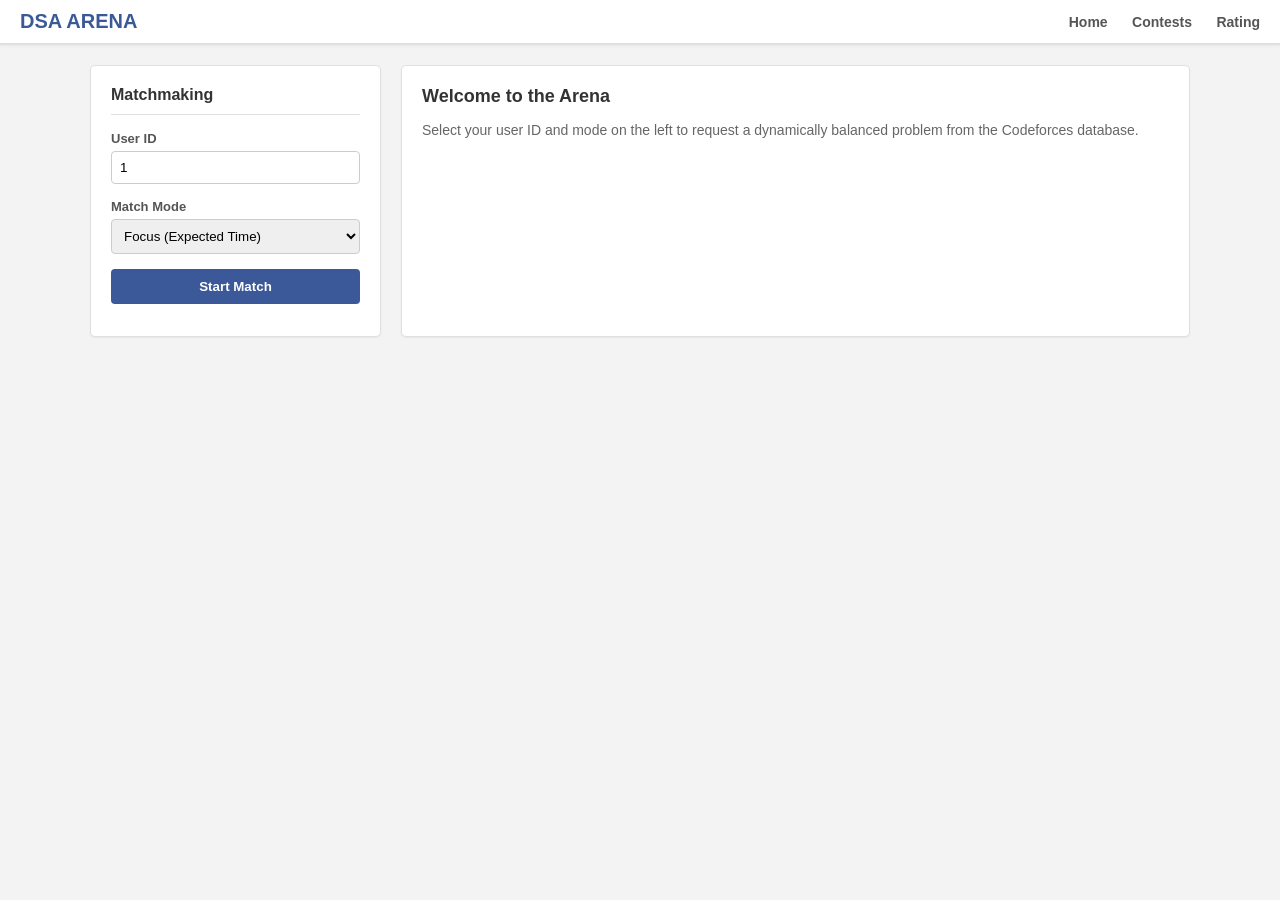
==== static/index.html @ 48f59f62 "api_creation" ====
<!DOCTYPE html>
<html lang="en">
<head>
    <meta charset="UTF-8">
    <meta name="viewport" content="width=device-width, initial-scale=1.0">
    <title>DSA Arena</title>
    <style>
        /* Base CP Platform Styling */
        body { margin: 0; font-family: 'Segoe UI', Tahoma, Geneva, Verdana, sans-serif; background-color: #f3f3f3; color: #333; }
        
        /* Navigation Bar */
        .navbar { background-color: #ffffff; border-bottom: 2px solid #e0e0e0; padding: 10px 20px; display: flex; justify-content: space-between; align-items: center; box-shadow: 0 1px 3px rgba(0,0,0,0.05); }
        .navbar h1 { margin: 0; font-size: 20px; color: #3b5998; font-weight: bold; }
        .nav-links a { margin-left: 20px; text-decoration: none; color: #555; font-weight: bold; font-size: 14px; }
        .nav-links a:hover { color: #3b5998; }

        /* Main Container Layout */
        .container { max-width: 1100px; margin: 20px auto; display: flex; gap: 20px; padding: 0 10px; }
        
        /* Sidebar (Match Settings) */
        .sidebar { flex: 1; background: white; padding: 20px; border-radius: 5px; border: 1px solid #e0e0e0; box-shadow: 0 1px 2px rgba(0,0,0,0.05); height: fit-content; }
        .sidebar h3 { margin-top: 0; font-size: 16px; border-bottom: 1px solid #e0e0e0; padding-bottom: 10px; }
        .form-group { margin-bottom: 15px; }
        .form-group label { display: block; font-size: 13px; font-weight: bold; margin-bottom: 5px; color: #555; }
        .form-group input, .form-group select { width: 100%; padding: 8px; border: 1px solid #ccc; border-radius: 4px; box-sizing: border-box; }
        .btn-primary { width: 100%; padding: 10px; background-color: #3b5998; color: white; border: none; border-radius: 4px; font-weight: bold; cursor: pointer; }
        .btn-primary:hover { background-color: #2d4373; }
        
        /* Main Content Area (Active Match) */
        .main-content { flex: 3; background: white; padding: 20px; border-radius: 5px; border: 1px solid #e0e0e0; box-shadow: 0 1px 2px rgba(0,0,0,0.05); }
        .main-content h2 { margin-top: 0; font-size: 18px; color: #333; }
        
        /* Data Tables (CP-31 Style) */
        .cp-table { width: 100%; border-collapse: collapse; margin-top: 15px; }
        .cp-table th, .cp-table td { border: 1px solid #e0e0e0; padding: 12px; text-align: left; font-size: 14px; }
        .cp-table th { background-color: #f8f9fa; font-weight: bold; color: #555; }
        .cp-table tr:nth-child(even) { background-color: #fbfbfb; }
        
        /* Actions */
        .btn-success { background-color: #4CAF50; color: white; border: none; padding: 8px 15px; border-radius: 4px; cursor: pointer; font-weight: bold; }
        .btn-danger { background-color: #e74c3c; color: white; border: none; padding: 8px 15px; border-radius: 4px; cursor: pointer; font-weight: bold; }
        .btn-success:hover { background-color: #45a049; }
        .btn-danger:hover { background-color: #c0392b; }
        .problem-link { color: #3b5998; text-decoration: none; font-weight: bold; font-family: monospace; font-size: 15px; }
        .problem-link:hover { text-decoration: underline; }

        /* Codeforces Rating Colors */
        .rating-gray { color: #808080; font-weight: bold; }
        .rating-green { color: #008000; font-weight: bold; }
        .rating-cyan { color: #03a89e; font-weight: bold; }
        .rating-blue { color: #0000ff; font-weight: bold; }
        .rating-purple { color: #aa00aa; font-weight: bold; }
        .rating-orange { color: #ff8c00; font-weight: bold; }
        .rating-red { color: #ff0000; font-weight: bold; }

        /* Hide elements initially */
        #matchArea, #resultArea { display: none; }
    </style>
</head>
<body>

    <div class="navbar">
        <h1>DSA ARENA</h1>
        <div class="nav-links">
            <a href="#">Home</a>
            <a href="#">Contests</a>
            <a href="#">Rating</a>
        </div>
    </div>

    <div class="container">
        <div class="sidebar">
            <h3>Matchmaking</h3>
            <div class="form-group">
                <label>User ID</label>
                <input type="number" id="userId" placeholder="Enter ID (e.g., 1)" value="1">
            </div>
            <div class="form-group">
                <label>Match Mode</label>
                <select id="mode">
                    <option value="focus">Focus (Expected Time)</option>
                    <option value="chill">Chill (1.5x Time)</option>
                </select>
            </div>
            <button class="btn-primary" onclick="startMatch()">Start Match</button>
            <p id="statusMessage" style="font-size: 12px; margin-top: 10px; color: #e74c3c;"></p>
        </div>

        <div class="main-content">
            
            <div id="welcomeArea">
                <h2>Welcome to the Arena</h2>
                <p style="color: #666; font-size: 14px;">Select your user ID and mode on the left to request a dynamically balanced problem from the Codeforces database.</p>
            </div>

            <div id="matchArea">
                <h2 style="color: #e74c3c;">🔴 Live Match</h2>
                <table class="cp-table">
                    <tr>
                        <th style="width: 20%;">Problem</th>
                        <td><a id="ui-prob-link" class="problem-link" href="#" target="_blank">Loading...</a></td>
                    </tr>
                    <tr>
                        <th>Difficulty</th>
                        <td id="ui-diff">--</td>
                    </tr>
                    <tr>
                        <th>Time Limit</th>
                        <td id="ui-time" style="font-weight: bold; color: #e74c3c;">-- minutes</td>
                    </tr>
                </table>
                <br>
                <button class="btn-success" onclick="finishMatch(true)">✔ Accepted (Solved)</button>
                <button class="btn-danger" style="margin-left: 10px;" onclick="finishMatch(false)">✖ Gave Up</button>
                <p id="matchStatus" style="font-size: 13px; margin-top: 15px; color: #555;"></p>
            </div>

            <div id="resultArea">
                <h2>Match Results</h2>
                <table class="cp-table">
                    <tr>
                        <th style="width: 20%;">Verdict</th>
                        <td id="res-verdict" style="font-weight: bold;">--</td>
                    </tr>
                    <tr>
                        <th>Time Taken</th>
                        <td id="res-time">--</td>
                    </tr>
                    <tr>
                        <th>Rating Change</th>
                        <td id="res-delta">--</td>
                    </tr>
                    <tr>
                        <th>New Rating</th>
                        <td id="res-new" style="font-size: 18px;">--</td>
                    </tr>
                </table>
                <br>
                <button class="btn-primary" style="width: auto;" onclick="location.reload()">Return to Matchmaking</button>
            </div>

        </div>
    </div>

    <script>
        let currentMatchId = null;

        // Helper function to apply Codeforces colors based on rating
        function getRatingColorClass(rating) {
            if (rating < 1200) return 'rating-gray';
            if (rating < 1400) return 'rating-green';
            if (rating < 1600) return 'rating-cyan';
            if (rating < 1900) return 'rating-blue';
            if (rating < 2100) return 'rating-purple';
            if (rating < 2400) return 'rating-orange';
            return 'rating-red';
        }

        async function startMatch() {
            const userId = document.getElementById("userId").value;
            const mode = document.getElementById("mode").value;
            const statusText = document.getElementById("statusMessage");

            if (!userId) { statusText.innerText = "Error: User ID required."; return; }
            statusText.innerText = "Requesting problem from server...";

            try {
                const response = await fetch(`http://localhost:8000/start-match?user_id=${userId}&mode=${mode}`, { method: 'POST' });
                const data = await response.json();

                if (response.ok) {
                    currentMatchId = data.match_id;
                    
                    // Hide welcome, show match
                    document.getElementById("welcomeArea").style.display = "none";
                    document.getElementById("matchArea").style.display = "block";
                    statusText.innerText = "";
                    
                    // Populate match data
                    const linkEl = document.getElementById("ui-prob-link");
                    linkEl.innerText = data.problem_name;
                    linkEl.href = data.codeforces_url;
                    
                    const diffEl = document.getElementById("ui-diff");
                    diffEl.innerText = data.difficulty;
                    diffEl.className = getRatingColorClass(data.difficulty);
                    
                    document.getElementById("ui-time").innerText = `${data.time_limit_minutes} mins`;

                } else {
                    statusText.innerText = `Error: ${data.detail}`;
                }
            } catch (error) {
                statusText.innerText = "Server connection failed.";
            }
        }

        async function finishMatch(success) {
            document.getElementById("matchStatus").innerText = "Evaluating submission and calculating Elo delta...";

            try {
                const response = await fetch(`http://localhost:8000/submit?match_id=${currentMatchId}&completed_successfully=${success}`, { method: 'POST' });
                const data = await response.json();

                if (response.ok) {
                    // Hide match, show results
                    document.getElementById("matchArea").style.display = "none";
                    document.getElementById("resultArea").style.display = "block";
                    
                    // Populate results data
                    const verdictEl = document.getElementById("res-verdict");
                    verdictEl.innerText = data.verdict;
                    verdictEl.style.color = data.verdict === "Accepted" ? "#008000" : "#e74c3c";
                    
                    document.getElementById("res-time").innerText = `${data.time_taken_minutes} mins`;
                    
                    const deltaEl = document.getElementById("res-delta");
                    const sign = data.rating_change >= 0 ? "+" : "";
                    deltaEl.innerText = `${sign}${data.rating_change}`;
                    deltaEl.style.color = data.rating_change >= 0 ? "#008000" : "#e74c3c";
                    
                    const newRatingEl = document.getElementById("res-new");
                    newRatingEl.innerText = data.new_rating;
                    newRatingEl.className = getRatingColorClass(data.new_rating);

                } else {
                    document.getElementById("matchStatus").innerText = `Error: ${data.detail}`;
                }
            } catch (error) {
                document.getElementById("matchStatus").innerText = "Failed to submit result.";
            }
        }
    </script>
</body>
</html>
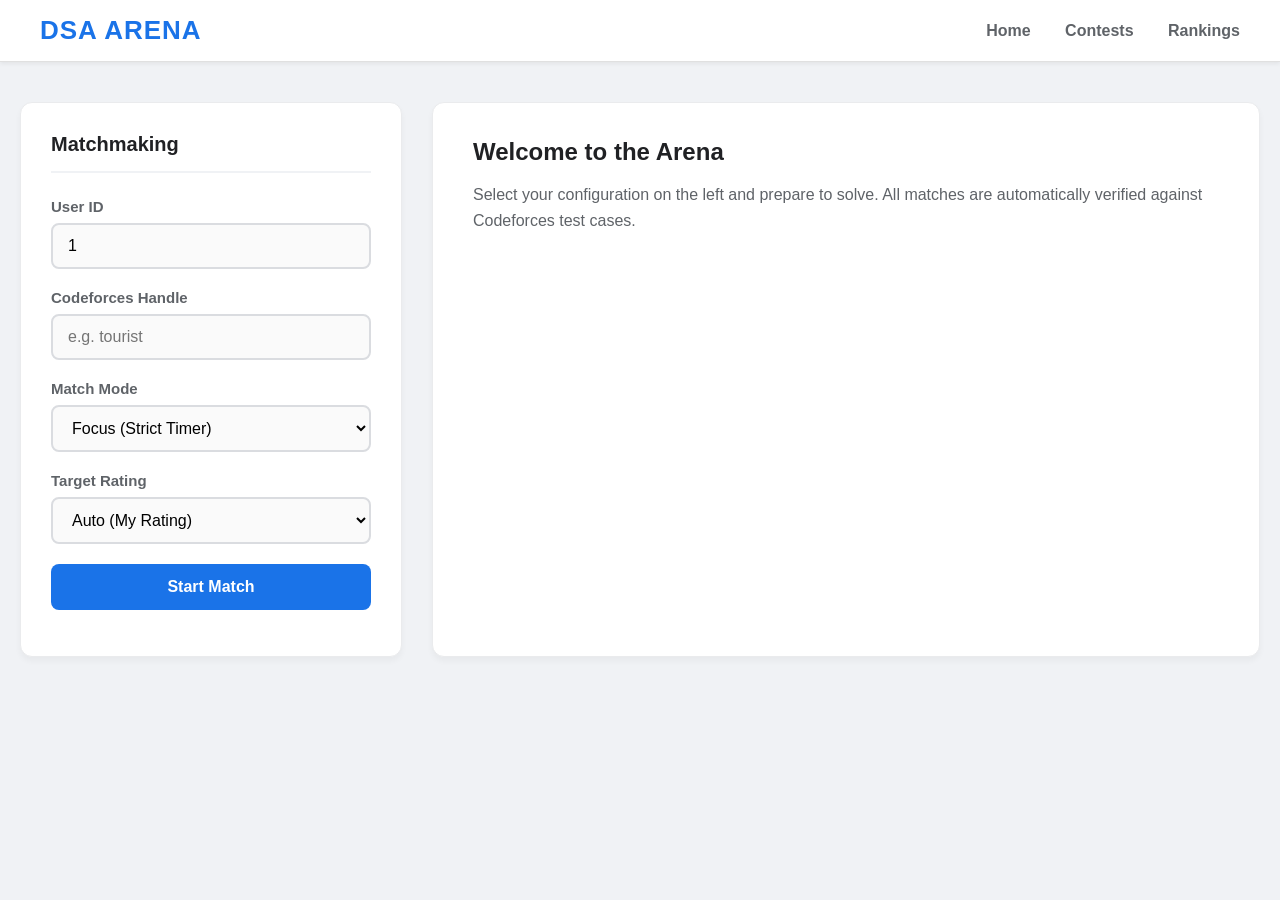
==== commit 7637a49f: "frontend integration" ====
--- a/static/index.html
+++ b/static/index.html
@@ -3,233 +3,97 @@
 <head>
     <meta charset="UTF-8">
     <meta name="viewport" content="width=device-width, initial-scale=1.0">
-    <title>DSA Arena</title>
-    <style>
-        /* Base CP Platform Styling */
-        body { margin: 0; font-family: 'Segoe UI', Tahoma, Geneva, Verdana, sans-serif; background-color: #f3f3f3; color: #333; }
-        
-        /* Navigation Bar */
-        .navbar { background-color: #ffffff; border-bottom: 2px solid #e0e0e0; padding: 10px 20px; display: flex; justify-content: space-between; align-items: center; box-shadow: 0 1px 3px rgba(0,0,0,0.05); }
-        .navbar h1 { margin: 0; font-size: 20px; color: #3b5998; font-weight: bold; }
-        .nav-links a { margin-left: 20px; text-decoration: none; color: #555; font-weight: bold; font-size: 14px; }
-        .nav-links a:hover { color: #3b5998; }
-
-        /* Main Container Layout */
-        .container { max-width: 1100px; margin: 20px auto; display: flex; gap: 20px; padding: 0 10px; }
-        
-        /* Sidebar (Match Settings) */
-        .sidebar { flex: 1; background: white; padding: 20px; border-radius: 5px; border: 1px solid #e0e0e0; box-shadow: 0 1px 2px rgba(0,0,0,0.05); height: fit-content; }
-        .sidebar h3 { margin-top: 0; font-size: 16px; border-bottom: 1px solid #e0e0e0; padding-bottom: 10px; }
-        .form-group { margin-bottom: 15px; }
-        .form-group label { display: block; font-size: 13px; font-weight: bold; margin-bottom: 5px; color: #555; }
-        .form-group input, .form-group select { width: 100%; padding: 8px; border: 1px solid #ccc; border-radius: 4px; box-sizing: border-box; }
-        .btn-primary { width: 100%; padding: 10px; background-color: #3b5998; color: white; border: none; border-radius: 4px; font-weight: bold; cursor: pointer; }
-        .btn-primary:hover { background-color: #2d4373; }
-        
-        /* Main Content Area (Active Match) */
-        .main-content { flex: 3; background: white; padding: 20px; border-radius: 5px; border: 1px solid #e0e0e0; box-shadow: 0 1px 2px rgba(0,0,0,0.05); }
-        .main-content h2 { margin-top: 0; font-size: 18px; color: #333; }
-        
-        /* Data Tables (CP-31 Style) */
-        .cp-table { width: 100%; border-collapse: collapse; margin-top: 15px; }
-        .cp-table th, .cp-table td { border: 1px solid #e0e0e0; padding: 12px; text-align: left; font-size: 14px; }
-        .cp-table th { background-color: #f8f9fa; font-weight: bold; color: #555; }
-        .cp-table tr:nth-child(even) { background-color: #fbfbfb; }
-        
-        /* Actions */
-        .btn-success { background-color: #4CAF50; color: white; border: none; padding: 8px 15px; border-radius: 4px; cursor: pointer; font-weight: bold; }
-        .btn-danger { background-color: #e74c3c; color: white; border: none; padding: 8px 15px; border-radius: 4px; cursor: pointer; font-weight: bold; }
-        .btn-success:hover { background-color: #45a049; }
-        .btn-danger:hover { background-color: #c0392b; }
-        .problem-link { color: #3b5998; text-decoration: none; font-weight: bold; font-family: monospace; font-size: 15px; }
-        .problem-link:hover { text-decoration: underline; }
-
-        /* Codeforces Rating Colors */
-        .rating-gray { color: #808080; font-weight: bold; }
-        .rating-green { color: #008000; font-weight: bold; }
-        .rating-cyan { color: #03a89e; font-weight: bold; }
-        .rating-blue { color: #0000ff; font-weight: bold; }
-        .rating-purple { color: #aa00aa; font-weight: bold; }
-        .rating-orange { color: #ff8c00; font-weight: bold; }
-        .rating-red { color: #ff0000; font-weight: bold; }
-
-        /* Hide elements initially */
-        #matchArea, #resultArea { display: none; }
-    </style>
+    <title>DSA Arena | Competitive Practice</title>
+    <link rel="stylesheet" href="/static/styles.css">
 </head>
 <body>
 
-    <div class="navbar">
+    <nav class="navbar">
         <h1>DSA ARENA</h1>
         <div class="nav-links">
-            <a href="#">Home</a>
+            <a href="/play">Home</a>
             <a href="#">Contests</a>
-            <a href="#">Rating</a>
+            <a href="#">Rankings</a>
         </div>
-    </div>
+    </nav>
 
-    <div class="container">
-        <div class="sidebar">
+    <main class="container">
+        <aside class="sidebar">
             <h3>Matchmaking</h3>
             <div class="form-group">
                 <label>User ID</label>
-                <input type="number" id="userId" placeholder="Enter ID (e.g., 1)" value="1">
+                <input type="number" id="userId" value="1">
+            </div>
+            <div class="form-group">
+                <label>Codeforces Handle</label>
+                <input type="text" id="cfHandle" placeholder="e.g. tourist">
             </div>
             <div class="form-group">
                 <label>Match Mode</label>
                 <select id="mode">
-                    <option value="focus">Focus (Expected Time)</option>
+                    <option value="focus">Focus (Strict Timer)</option>
                     <option value="chill">Chill (1.5x Time)</option>
                 </select>
             </div>
+            <div class="form-group" id="focusSettings">
+                <label>Target Rating</label>
+                <select id="targetRating">
+                    <option value="">Auto (My Rating)</option>
+                    <option value="0">🎲 Surprise Me (Any)</option>
+                    <option value="800">800-1000</option>
+                    <option value="1200">1200-1400</option>
+                    <option value="1600">1600-1800</option>
+                    <option value="2000">2000-2200</option>
+                </select>
+            </div>
             <button class="btn-primary" onclick="startMatch()">Start Match</button>
-            <p id="statusMessage" style="font-size: 12px; margin-top: 10px; color: #e74c3c;"></p>
-        </div>
+            <p id="statusMessage" class="status-msg"></p>
+        </aside>
 
-        <div class="main-content">
-            
-            <div id="welcomeArea">
+        <section class="main-content">
+            <div id="welcomeArea" class="view-panel">
                 <h2>Welcome to the Arena</h2>
-                <p style="color: #666; font-size: 14px;">Select your user ID and mode on the left to request a dynamically balanced problem from the Codeforces database.</p>
+                <p>Select your configuration on the left and prepare to solve. All matches are automatically verified against Codeforces test cases.</p>
             </div>
 
-            <div id="matchArea">
-                <h2 style="color: #e74c3c;">🔴 Live Match</h2>
-                <table class="cp-table">
-                    <tr>
-                        <th style="width: 20%;">Problem</th>
-                        <td><a id="ui-prob-link" class="problem-link" href="#" target="_blank">Loading...</a></td>
-                    </tr>
-                    <tr>
-                        <th>Difficulty</th>
-                        <td id="ui-diff">--</td>
-                    </tr>
-                    <tr>
-                        <th>Time Limit</th>
-                        <td id="ui-time" style="font-weight: bold; color: #e74c3c;">-- minutes</td>
-                    </tr>
-                </table>
-                <br>
-                <button class="btn-success" onclick="finishMatch(true)">✔ Accepted (Solved)</button>
-                <button class="btn-danger" style="margin-left: 10px;" onclick="finishMatch(false)">✖ Gave Up</button>
-                <p id="matchStatus" style="font-size: 13px; margin-top: 15px; color: #555;"></p>
+            <div id="browserArea" class="view-panel" style="display: none;">
+                <h2>Chill Mode Browser</h2>
+                <div class="table-container">
+                    <table class="cp-table">
+                        <thead>
+                            <tr><th>Problem</th><th>Difficulty</th><th>Time</th><th>Action</th></tr>
+                        </thead>
+                        <tbody id="problemsTableBody"></tbody>
+                    </table>
+                </div>
             </div>
 
-            <div id="resultArea">
-                <h2>Match Results</h2>
+            <div id="matchArea" class="view-panel" style="display: none;">
+                <h2 style="color: #d93025;">🔴 Live Match</h2>
                 <table class="cp-table">
-                    <tr>
-                        <th style="width: 20%;">Verdict</th>
-                        <td id="res-verdict" style="font-weight: bold;">--</td>
-                    </tr>
-                    <tr>
-                        <th>Time Taken</th>
-                        <td id="res-time">--</td>
-                    </tr>
-                    <tr>
-                        <th>Rating Change</th>
-                        <td id="res-delta">--</td>
-                    </tr>
-                    <tr>
-                        <th>New Rating</th>
-                        <td id="res-new" style="font-size: 18px;">--</td>
-                    </tr>
+                    <tr><th>Problem</th><td><a id="ui-prob-link" class="problem-link" target="_blank">Loading...</a></td></tr>
+                    <tr><th>Difficulty</th><td id="ui-diff">--</td></tr>
+                    <tr><th>Time Remaining</th><td id="ui-time" style="font-weight: bold;">--:--</td></tr>
                 </table>
-                <br>
-                <button class="btn-primary" style="width: auto;" onclick="location.reload()">Return to Matchmaking</button>
+                <div class="action-bar">
+                    <button class="btn-success" onclick="finishMatch(false)">🔍 Verify CF Submission</button>
+                    <button class="btn-danger" onclick="finishMatch(true)">✖ Give Up</button>
+                </div>
+                <p id="matchStatus" class="status-msg"></p>
             </div>
 
-        </div>
-    </div>
-
-    <script>
-        let currentMatchId = null;
-
-        // Helper function to apply Codeforces colors based on rating
-        function getRatingColorClass(rating) {
-            if (rating < 1200) return 'rating-gray';
-            if (rating < 1400) return 'rating-green';
-            if (rating < 1600) return 'rating-cyan';
-            if (rating < 1900) return 'rating-blue';
-            if (rating < 2100) return 'rating-purple';
-            if (rating < 2400) return 'rating-orange';
-            return 'rating-red';
-        }
-
-        async function startMatch() {
-            const userId = document.getElementById("userId").value;
-            const mode = document.getElementById("mode").value;
-            const statusText = document.getElementById("statusMessage");
-
-            if (!userId) { statusText.innerText = "Error: User ID required."; return; }
-            statusText.innerText = "Requesting problem from server...";
-
-            try {
-                const response = await fetch(`http://localhost:8000/start-match?user_id=${userId}&mode=${mode}`, { method: 'POST' });
-                const data = await response.json();
-
-                if (response.ok) {
-                    currentMatchId = data.match_id;
-                    
-                    // Hide welcome, show match
-                    document.getElementById("welcomeArea").style.display = "none";
-                    document.getElementById("matchArea").style.display = "block";
-                    statusText.innerText = "";
-                    
-                    // Populate match data
-                    const linkEl = document.getElementById("ui-prob-link");
-                    linkEl.innerText = data.problem_name;
-                    linkEl.href = data.codeforces_url;
-                    
-                    const diffEl = document.getElementById("ui-diff");
-                    diffEl.innerText = data.difficulty;
-                    diffEl.className = getRatingColorClass(data.difficulty);
-                    
-                    document.getElementById("ui-time").innerText = `${data.time_limit_minutes} mins`;
-
-                } else {
-                    statusText.innerText = `Error: ${data.detail}`;
-                }
-            } catch (error) {
-                statusText.innerText = "Server connection failed.";
-            }
-        }
-
-        async function finishMatch(success) {
-            document.getElementById("matchStatus").innerText = "Evaluating submission and calculating Elo delta...";
-
-            try {
-                const response = await fetch(`http://localhost:8000/submit?match_id=${currentMatchId}&completed_successfully=${success}`, { method: 'POST' });
-                const data = await response.json();
-
-                if (response.ok) {
-                    // Hide match, show results
-                    document.getElementById("matchArea").style.display = "none";
-                    document.getElementById("resultArea").style.display = "block";
-                    
-                    // Populate results data
-                    const verdictEl = document.getElementById("res-verdict");
-                    verdictEl.innerText = data.verdict;
-                    verdictEl.style.color = data.verdict === "Accepted" ? "#008000" : "#e74c3c";
-                    
-                    document.getElementById("res-time").innerText = `${data.time_taken_minutes} mins`;
-                    
-                    const deltaEl = document.getElementById("res-delta");
-                    const sign = data.rating_change >= 0 ? "+" : "";
-                    deltaEl.innerText = `${sign}${data.rating_change}`;
-                    deltaEl.style.color = data.rating_change >= 0 ? "#008000" : "#e74c3c";
-                    
-                    const newRatingEl = document.getElementById("res-new");
-                    newRatingEl.innerText = data.new_rating;
-                    newRatingEl.className = getRatingColorClass(data.new_rating);
-
-                } else {
-                    document.getElementById("matchStatus").innerText = `Error: ${data.detail}`;
-                }
-            } catch (error) {
-                document.getElementById("matchStatus").innerText = "Failed to submit result.";
-            }
-        }
-    </script>
+            <div id="resultArea" class="view-panel" style="display: none;">
+                <h2>Match Complete</h2>
+                <table class="cp-table">
+                    <tr><th>Verdict</th><td id="res-verdict">--</td></tr>
+                    <tr><th>Time Taken</th><td id="res-time">--</td></tr>
+                    <tr><th>Rating Change</th><td id="res-delta">--</td></tr>
+                    <tr><th>New Rating</th><td id="res-new" style="font-size: 20px; font-weight: bold;">--</td></tr>
+                </table>
+                <button class="btn-primary" onclick="location.reload()">Back to Arena</button>
+            </div>
+        </section>
+    </main>
+    <script src="/static/script.js"></script>
 </body>
 </html>
--- a/static/styles.css
+++ b/static/styles.css
@@ -0,0 +1,165 @@
+body { 
+    margin: 0; 
+    font-family: 'Inter', 'Segoe UI', Tahoma, Geneva, sans-serif; 
+    background-color: #f0f2f5; 
+    color: #202124; 
+    font-size: 16px; 
+}
+
+.navbar { 
+    background-color: #ffffff; 
+    border-bottom: 1px solid #e0e0e0; 
+    padding: 15px 40px; 
+    display: flex; 
+    justify-content: space-between; 
+    align-items: center; 
+    box-shadow: 0 2px 4px rgba(0,0,0,0.06); 
+}
+.navbar h1 { 
+    margin: 0; 
+    font-size: 26px; 
+    color: #1a73e8; 
+    font-weight: 800; 
+    letter-spacing: 1px; 
+}
+.nav-links a { 
+    margin-left: 30px; 
+    text-decoration: none; 
+    color: #5f6368; 
+    font-weight: 600; 
+    font-size: 16px; 
+    transition: color 0.2s ease-in-out; 
+}
+.nav-links a:hover { color: #1a73e8; }
+
+.container { 
+    max-width: 1400px; 
+    margin: 40px auto; 
+    display: flex; 
+    gap: 30px; 
+    padding: 0 20px; 
+}
+
+.sidebar { 
+    flex: 1; 
+    min-width: 320px; 
+    background: white; 
+    padding: 30px; 
+    border-radius: 12px; 
+    border: 1px solid #eaebed; 
+    box-shadow: 0 4px 6px rgba(0,0,0,0.04); 
+    height: fit-content; 
+}
+.sidebar h3 { 
+    margin-top: 0; 
+    font-size: 20px; 
+    border-bottom: 2px solid #f0f2f5; 
+    padding-bottom: 15px; 
+    margin-bottom: 25px; 
+    color: #202124; 
+}
+.form-group { margin-bottom: 20px; }
+.form-group label { 
+    display: block; 
+    font-size: 15px; 
+    font-weight: 600; 
+    margin-bottom: 8px; 
+    color: #5f6368; 
+}
+.form-group input, .form-group select { 
+    width: 100%; 
+    padding: 12px 15px; 
+    border: 2px solid #dadce0; 
+    border-radius: 8px; 
+    box-sizing: border-box; 
+    font-size: 16px; 
+    background-color: #fafafa;
+    transition: all 0.2s;
+}
+.form-group input:focus, .form-group select:focus {
+    border-color: #1a73e8;
+    background-color: #ffffff;
+    outline: none;
+}
+.btn-primary { 
+    width: 100%; 
+    padding: 14px; 
+    background-color: #1a73e8; 
+    color: white; 
+    border: none; 
+    border-radius: 8px; 
+    font-weight: bold; 
+    font-size: 16px; 
+    cursor: pointer; 
+    transition: background-color 0.2s, transform 0.1s; 
+}
+.btn-primary:hover { 
+    background-color: #1557b0; 
+    transform: translateY(-1px); 
+}
+.btn-primary:active { transform: translateY(0); }
+
+.main-content { 
+    flex: 3; 
+    background: white; 
+    padding: 35px 40px; 
+    border-radius: 12px; 
+    border: 1px solid #eaebed; 
+    box-shadow: 0 4px 6px rgba(0,0,0,0.04); 
+}
+.main-content h2 { margin-top: 0; font-size: 24px; color: #202124; margin-bottom: 15px; }
+.main-content p { font-size: 16px; color: #5f6368; line-height: 1.6; }
+
+.cp-table { 
+    width: 100%; 
+    border-collapse: collapse; 
+    margin-top: 25px; 
+}
+.cp-table th, .cp-table td { 
+    border-bottom: 1px solid #eaebed; 
+    padding: 18px 15px; 
+    text-align: left; 
+    font-size: 16px; 
+}
+.cp-table th { 
+    background-color: #f8f9fa; 
+    font-weight: 700; 
+    color: #5f6368; 
+    text-transform: uppercase; 
+    font-size: 13px; 
+    letter-spacing: 0.5px;
+}
+.cp-table tr { transition: background-color 0.15s; }
+.cp-table tr:nth-child(even) { background-color: #fcfcfc; }
+.cp-table tr:hover { background-color: #f1f3f4; } 
+
+#browserArea div {
+    max-height: 550px; 
+    overflow-y: auto;
+    border: 1px solid #eaebed;
+    border-radius: 8px;
+    margin-top: 20px;
+}
+
+.btn-success { background-color: #1e8e3e; color: white; border: none; padding: 12px 25px; border-radius: 8px; cursor: pointer; font-weight: bold; font-size: 16px; transition: 0.2s;}
+.btn-danger { background-color: #d93025; color: white; border: none; padding: 12px 25px; border-radius: 8px; cursor: pointer; font-weight: bold; font-size: 16px; transition: 0.2s;}
+.btn-success:hover { background-color: #188038; }
+.btn-danger:hover { background-color: #c5221f; }
+.problem-link { 
+    color: #1a73e8; 
+    text-decoration: none; 
+    font-weight: bold; 
+    font-family: 'Consolas', monospace; 
+    font-size: 18px; 
+}
+.problem-link:hover { text-decoration: underline; color: #1557b0; }
+
+.rating-gray { color: #808080; font-weight: 700; }
+.rating-green { color: #1e8e3e; font-weight: 700; }
+.rating-cyan { color: #03a89e; font-weight: 700; }
+.rating-blue { color: #1a73e8; font-weight: 700; }
+.rating-purple { color: #a142f4; font-weight: 700; }
+.rating-orange { color: #fa7b17; font-weight: 700; }
+.rating-red { color: #d93025; font-weight: 700; }
+
+#matchArea, #resultArea { display: none; }
